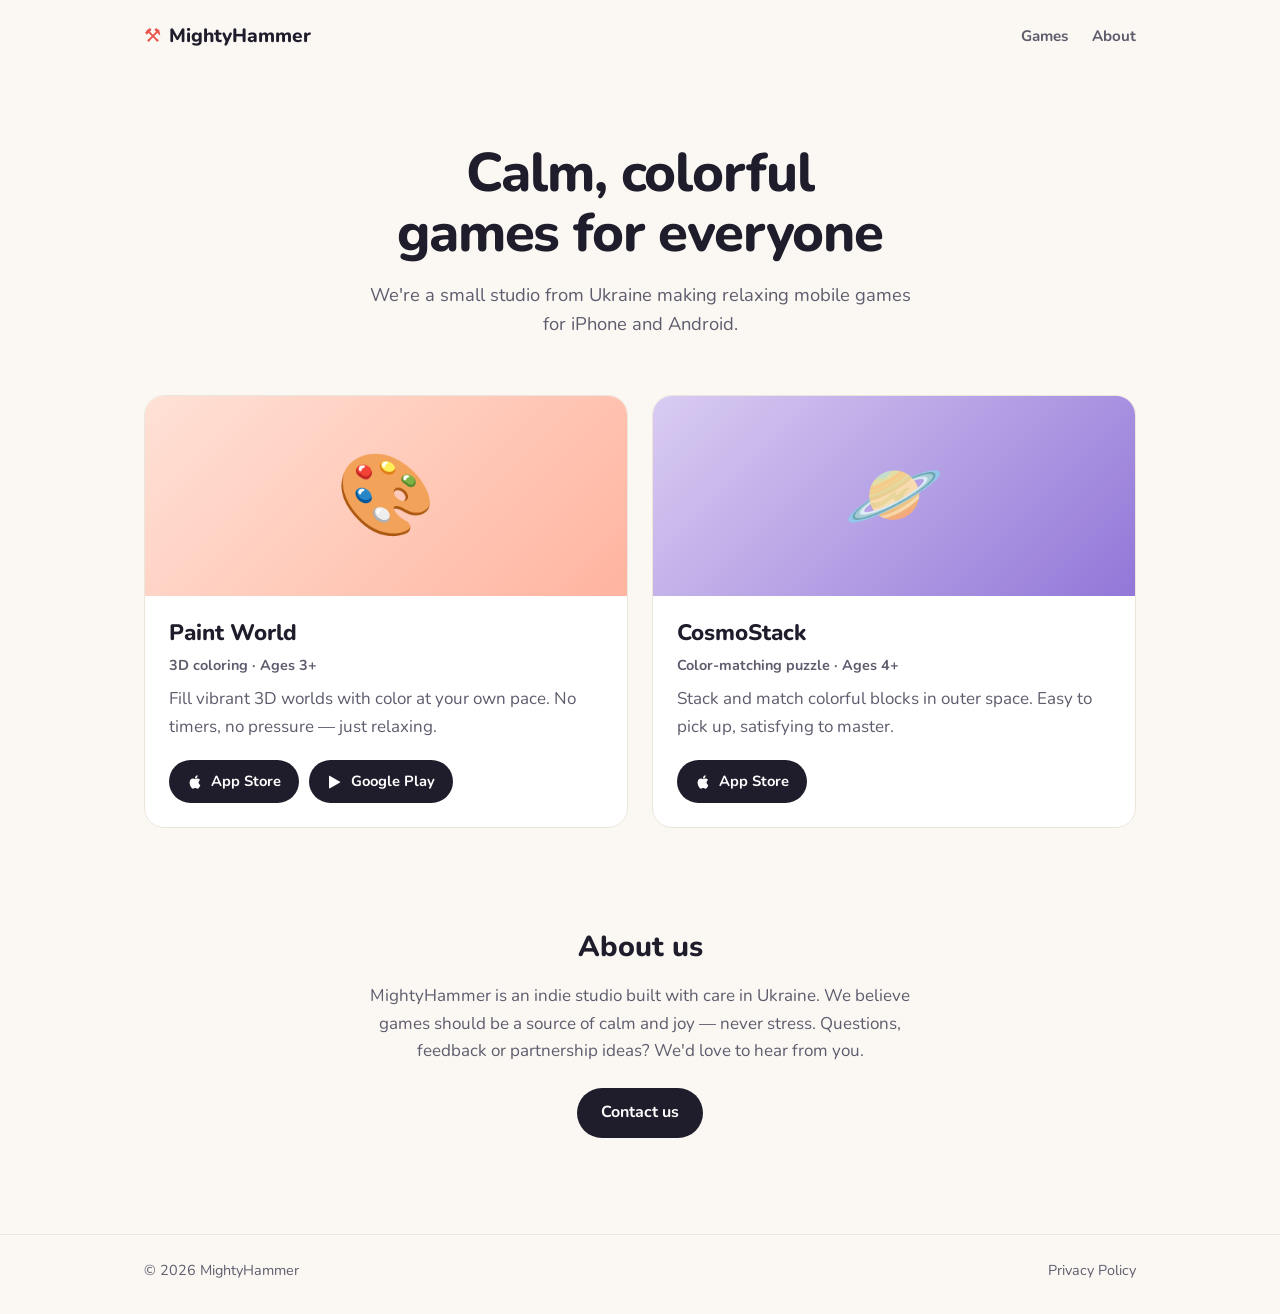
==== index.html @ bdb83a20 "Updated mail, website links" ====
<!DOCTYPE html>
<html lang="en">
<head>
  <meta charset="UTF-8" />
  <meta name="viewport" content="width=device-width, initial-scale=1.0" />
  <title>MightyHammer – Mobile Games Studio</title>
  <meta name="description" content="MightyHammer is an indie studio from Ukraine making relaxing, family-friendly mobile games for iOS and Android." />
  <link rel="icon" href="data:image/svg+xml,<svg xmlns='http://www.w3.org/2000/svg' viewBox='0 0 100 100'><text y='.9em' font-size='90'>⚒️</text></svg>" />
  <link rel="preconnect" href="https://fonts.googleapis.com" />
  <link rel="preconnect" href="https://fonts.gstatic.com" crossorigin />
  <link href="https://fonts.googleapis.com/css2?family=Nunito:wght@400;700;800&display=swap" rel="stylesheet" />
  <link rel="stylesheet" href="styles.css" />
</head>
<body>

<header>
  <div class="wrap">
    <a class="logo" href="/"><span>⚒</span> MightyHammer</a>
    <nav>
      <a href="#games">Games</a>
      <a href="#about">About</a>
    </nav>
  </div>
</header>

<main class="wrap">

  <section class="hero">
    <h1>Calm, colorful games for everyone</h1>
    <p>We're a small studio from Ukraine making relaxing mobile games for iPhone and Android.</p>
  </section>

  <section id="games" class="games" aria-label="Our games">

    <article class="game">
      <div class="game-cover paint" role="img" aria-label="Paint World">🎨</div>
      <div class="game-body">
        <h2>Paint World</h2>
        <div class="game-meta">3D coloring · Ages 3+</div>
        <p>Fill vibrant 3D worlds with color at your own pace. No timers, no pressure — just relaxing.</p>
        <div class="stores">
          <a class="store" href="https://apps.apple.com/ua/app/paint-world-colors-of-life/id1546455893" target="_blank" rel="noopener">
            <svg viewBox="0 0 24 24" aria-hidden="true"><path d="M18.71 19.5c-.83 1.24-1.71 2.45-3.05 2.47-1.34.03-1.77-.79-3.29-.79-1.53 0-2 .77-3.27.82-1.31.05-2.3-1.32-3.14-2.53C4.25 17 2.94 12.45 4.7 9.39c.87-1.52 2.43-2.48 4.12-2.51 1.28-.02 2.5.87 3.29.87.78 0 2.26-1.07 3.8-.91.65.03 2.47.26 3.64 1.98-.09.06-2.17 1.28-2.15 3.81.03 3.02 2.65 4.03 2.68 4.04-.03.07-.42 1.44-1.38 2.83M13 3.5c.73-.83 1.94-1.46 2.94-1.5.13 1.17-.34 2.35-1.04 3.19-.69.85-1.83 1.51-2.95 1.42-.15-1.15.41-2.35 1.05-3.11z"/></svg>
            App Store
          </a>
          <a class="store" href="https://play.google.com/store/apps/details?id=com.mightyhammer.paintworld" target="_blank" rel="noopener">
            <svg viewBox="0 0 24 24" aria-hidden="true"><path d="M3 20.5v-17c0-.83 1-.83 1.5-.43l15 8.5c.5.28.5 1.07 0 1.35l-15 8.5C3.5 21.83 3 21.33 3 20.5z"/></svg>
            Google Play
          </a>
        </div>
      </div>
    </article>

    <article class="game">
      <div class="game-cover cosmo" role="img" aria-label="CosmoStack">🪐</div>
      <div class="game-body">
        <h2>CosmoStack</h2>
        <div class="game-meta">Color-matching puzzle · Ages 4+</div>
        <p>Stack and match colorful blocks in outer space. Easy to pick up, satisfying to master.</p>
        <div class="stores">
          <a class="store" href="https://apps.apple.com/ua/app/cosmostack-match-color-blocks/id1511382402" target="_blank" rel="noopener">
            <svg viewBox="0 0 24 24" aria-hidden="true"><path d="M18.71 19.5c-.83 1.24-1.71 2.45-3.05 2.47-1.34.03-1.77-.79-3.29-.79-1.53 0-2 .77-3.27.82-1.31.05-2.3-1.32-3.14-2.53C4.25 17 2.94 12.45 4.7 9.39c.87-1.52 2.43-2.48 4.12-2.51 1.28-.02 2.5.87 3.29.87.78 0 2.26-1.07 3.8-.91.65.03 2.47.26 3.64 1.98-.09.06-2.17 1.28-2.15 3.81.03 3.02 2.65 4.03 2.68 4.04-.03.07-.42 1.44-1.38 2.83M13 3.5c.73-.83 1.94-1.46 2.94-1.5.13 1.17-.34 2.35-1.04 3.19-.69.85-1.83 1.51-2.95 1.42-.15-1.15.41-2.35 1.05-3.11z"/></svg>
            App Store
          </a>
        </div>
      </div>
    </article>

  </section>

  <section id="about" class="about">
    <h2>About us</h2>
    <p>MightyHammer is an indie studio built with care in Ukraine. We believe games should be a source of calm and joy — never stress. Questions, feedback or partnership ideas? We'd love to hear from you.</p>
    <a class="store" href="mailto:mightyhammergames@gmail.com">Contact us</a>
  </section>

</main>

<footer>
  <div class="wrap">
    <span>© 2026 MightyHammer</span>
    <a href="privacy-policy.html">Privacy Policy</a>
  </div>
</footer>

</body>
</html>
---- styles.css ----
*, *::before, *::after { box-sizing: border-box; margin: 0; padding: 0; }

:root {
  --bg:       #fbf8f4;
  --surface:  #ffffff;
  --border:   #ece5dc;
  --text:     #1f1d2b;
  --muted:    #5f5c6d;
  --accent:   #e8534a;
  --btn-bg:   #1f1d2b;
  --btn-text: #ffffff;
  --radius:   20px;
  --width:    1040px;
}

@media (prefers-color-scheme: dark) {
  :root {
    --bg:       #14131a;
    --surface:  #1d1c25;
    --border:   #2c2a36;
    --text:     #f1eff5;
    --muted:    #a7a4b4;
    --btn-bg:   #f1eff5;
    --btn-text: #14131a;
  }
}

html { scroll-behavior: smooth; }

body {
  background: var(--bg);
  color: var(--text);
  font-family: 'Nunito', system-ui, -apple-system, 'Segoe UI', sans-serif;
  font-size: 17px;
  line-height: 1.6;
  -webkit-font-smoothing: antialiased;
}

a { color: inherit; }
a:focus-visible { outline: 3px solid var(--accent); outline-offset: 3px; border-radius: 6px; }

.wrap {
  max-width: var(--width);
  margin: 0 auto;
  padding: 0 24px;
}

/* HEADER */
header .wrap {
  display: flex;
  align-items: center;
  justify-content: space-between;
  gap: 16px;
  height: 72px;
}
.logo {
  display: flex;
  align-items: center;
  gap: 8px;
  font-weight: 800;
  font-size: 1.2rem;
  text-decoration: none;
}
.logo span { color: var(--accent); }
header nav { display: flex; gap: 24px; }
header nav a {
  color: var(--muted);
  font-weight: 700;
  font-size: 0.95rem;
  text-decoration: none;
}
header nav a:hover { color: var(--text); }

/* HERO */
.hero {
  text-align: center;
  padding: 72px 0 56px;
}
.hero h1 {
  font-size: clamp(2.2rem, 6vw, 3.4rem);
  font-weight: 800;
  line-height: 1.1;
  letter-spacing: -0.02em;
  max-width: 20ch;
  text-wrap: balance;
  margin: 0 auto 16px;
}
.hero p {
  color: var(--muted);
  font-size: 1.15rem;
  max-width: 34rem;
  margin: 0 auto;
}

/* GAMES */
.games {
  display: grid;
  grid-template-columns: repeat(auto-fit, minmax(300px, 1fr));
  gap: 24px;
}
.game {
  background: var(--surface);
  border: 1px solid var(--border);
  border-radius: var(--radius);
  overflow: hidden;
  display: flex;
  flex-direction: column;
}
.game-cover {
  height: 200px;
  display: grid;
  place-items: center;
  font-size: 5rem;
}
.game-cover img { width: 100%; height: 100%; object-fit: cover; }
.paint  { background: linear-gradient(135deg, #ffe1d6, #ffb49f); }
.cosmo  { background: linear-gradient(135deg, #d9ccf2, #9277d8); }

.game-body {
  padding: 24px;
  display: flex;
  flex-direction: column;
  gap: 8px;
  flex: 1;
}
.game h2 { font-size: 1.4rem; font-weight: 800; line-height: 1.2; }
.game-meta { color: var(--muted); font-size: 0.9rem; font-weight: 700; }
.game-body p { color: var(--muted); }

.stores {
  display: flex;
  flex-wrap: wrap;
  gap: 10px;
  margin-top: auto;
  padding-top: 12px;
}
.store {
  display: inline-flex;
  align-items: center;
  gap: 8px;
  padding: 10px 18px;
  border-radius: 999px;
  background: var(--btn-bg);
  color: var(--btn-text);
  font-weight: 700;
  font-size: 0.92rem;
  text-decoration: none;
  transition: transform 0.15s;
}
.store:hover { transform: translateY(-2px); }
.store svg { width: 16px; height: 16px; fill: currentColor; }

/* ABOUT */
.about {
  text-align: center;
  padding: 96px 0;
}
.about h2 {
  font-size: 1.8rem;
  font-weight: 800;
  margin-bottom: 12px;
}
.about p {
  color: var(--muted);
  max-width: 36rem;
  margin: 0 auto 24px;
}
.about .store { font-size: 1rem; padding: 12px 24px; }

/* FOOTER */
footer {
  border-top: 1px solid var(--border);
}
footer .wrap {
  display: flex;
  justify-content: space-between;
  flex-wrap: wrap;
  gap: 8px;
  padding-top: 24px;
  padding-bottom: 32px;
  color: var(--muted);
  font-size: 0.9rem;
}
footer a { text-decoration: none; }
footer a:hover { color: var(--text); }

/* LEGAL PAGE */
.legal {
  max-width: 720px;
  padding-top: 48px;
  padding-bottom: 96px;
}
.legal h1 {
  font-size: clamp(2rem, 5vw, 2.6rem);
  font-weight: 800;
  letter-spacing: -0.02em;
}
.legal .updated {
  color: var(--muted);
  margin: 4px 0 32px;
}
.legal h2 {
  font-size: 1.25rem;
  font-weight: 800;
  margin: 40px 0 12px;
}
.legal p, .legal li { color: var(--muted); }
.legal p { margin-bottom: 16px; }
.legal strong { color: var(--text); }
.legal ul { padding-left: 20px; margin-bottom: 16px; }
.legal li { margin-bottom: 6px; }
.legal li::marker { color: var(--accent); }
.legal a { color: var(--accent); }
.note {
  background: var(--surface);
  border: 1px solid var(--border);
  border-radius: 16px;
  padding: 20px 24px;
  margin: 24px 0;
}
.note p { margin: 0; }

@media (max-width: 600px) {
  .wrap { padding: 0 16px; }
  header nav { gap: 16px; }
  .hero { padding: 48px 0 40px; }
  .game-cover { height: 160px; font-size: 4rem; }
  .game-body { padding: 20px; }
  .about { padding: 72px 0; }
}
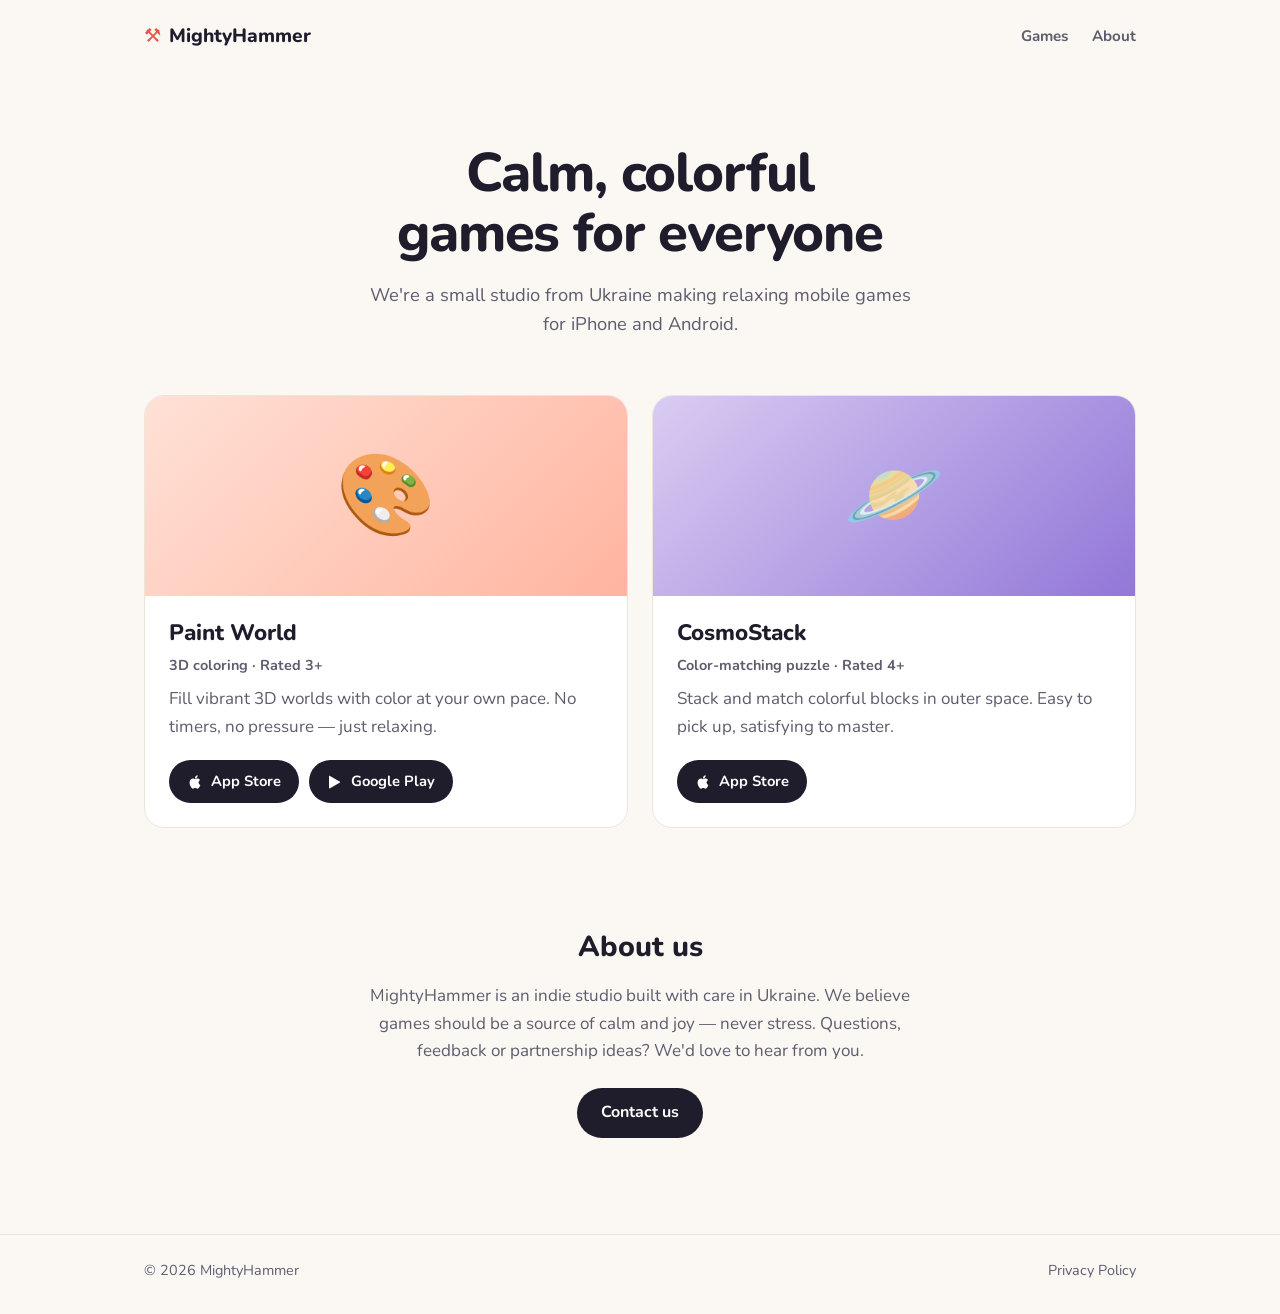
==== commit bf927817: "new privacy policy" ====
--- a/index.html
+++ b/index.html
@@ -36,7 +36,7 @@
       <div class="game-cover paint" role="img" aria-label="Paint World">🎨</div>
       <div class="game-body">
         <h2>Paint World</h2>
-        <div class="game-meta">3D coloring · Ages 3+</div>
+        <div class="game-meta">3D coloring · Rated 3+</div>
         <p>Fill vibrant 3D worlds with color at your own pace. No timers, no pressure — just relaxing.</p>
         <div class="stores">
           <a class="store" href="https://apps.apple.com/ua/app/paint-world-colors-of-life/id1546455893" target="_blank" rel="noopener">
@@ -55,7 +55,7 @@
       <div class="game-cover cosmo" role="img" aria-label="CosmoStack">🪐</div>
       <div class="game-body">
         <h2>CosmoStack</h2>
-        <div class="game-meta">Color-matching puzzle · Ages 4+</div>
+        <div class="game-meta">Color-matching puzzle · Rated 4+</div>
         <p>Stack and match colorful blocks in outer space. Easy to pick up, satisfying to master.</p>
         <div class="stores">
           <a class="store" href="https://apps.apple.com/ua/app/cosmostack-match-color-blocks/id1511382402" target="_blank" rel="noopener">
--- a/styles.css
+++ b/styles.css
@@ -210,7 +210,7 @@
 .legal ul { padding-left: 20px; margin-bottom: 16px; }
 .legal li { margin-bottom: 6px; }
 .legal li::marker { color: var(--accent); }
-.legal a { color: var(--accent); }
+.legal a { color: var(--accent); overflow-wrap: anywhere; }
 .note {
   background: var(--surface);
   border: 1px solid var(--border);
@@ -219,6 +219,8 @@
   margin: 24px 0;
 }
 .note p { margin: 0; }
+.note h2 { margin-top: 0; }
+.note ul { margin-bottom: 0; }
 
 @media (max-width: 600px) {
   .wrap { padding: 0 16px; }
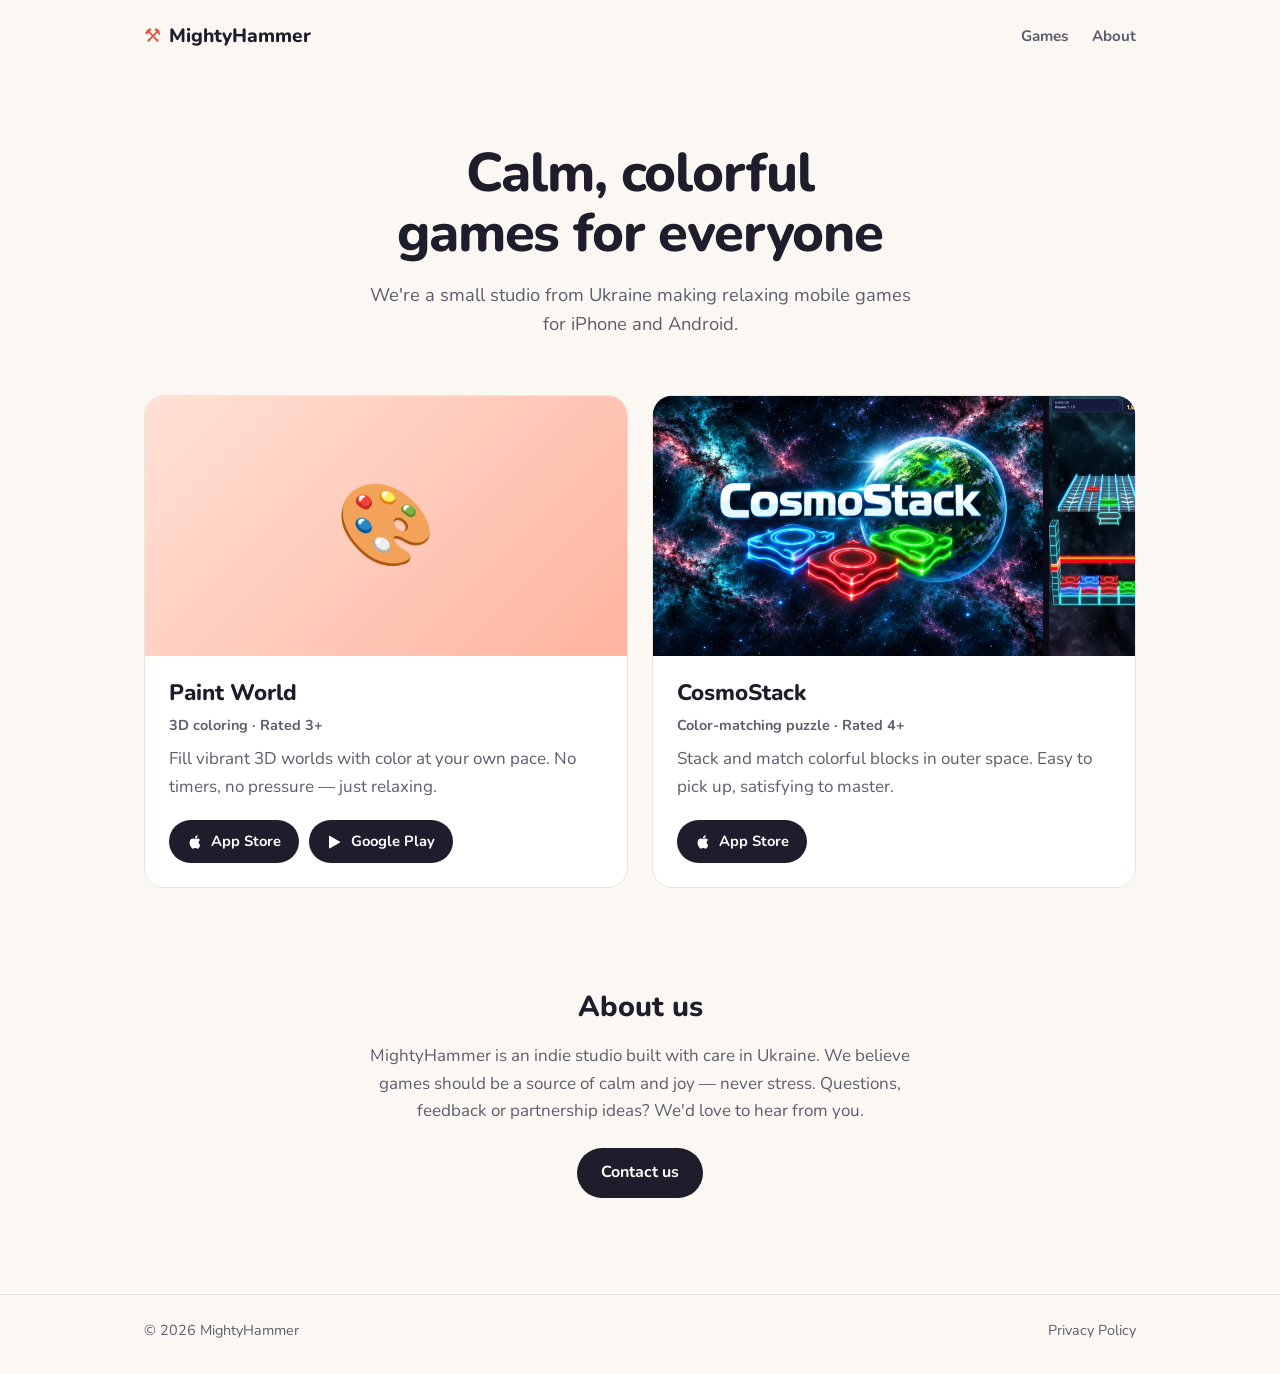
==== commit 54bc5e0c: "Cosmostack preview" ====
--- a/index.html
+++ b/index.html
@@ -52,7 +52,29 @@
     </article>
 
     <article class="game">
-      <div class="game-cover cosmo" role="img" aria-label="CosmoStack">🪐</div>
+      <div class="game-cover reel" role="img" aria-label="CosmoStack artwork and gameplay screenshots">
+        <div class="reel-track">
+          <img src="images/cosmostack/00-artwork.webp" width="780" height="520" alt="" />
+          <img src="images/cosmostack/01-match-and-stack.webp" width="239" height="520" alt="" />
+          <img src="images/cosmostack/02-clear-the-line.webp" width="239" height="520" alt="" />
+          <img src="images/cosmostack/03-complete-missions.webp" width="239" height="520" alt="" />
+          <img src="images/cosmostack/04-build-your-colony.webp" width="239" height="520" alt="" />
+          <img src="images/cosmostack/05-restore-planets.webp" width="239" height="520" alt="" />
+          <img src="images/cosmostack/06-explore-the-galaxy.webp" width="239" height="520" alt="" />
+          <img src="images/cosmostack/07-crystallon-blue-nebula.webp" width="239" height="520" alt="" />
+          <img src="images/cosmostack/08-ionia-red-nebula.webp" width="239" height="520" alt="" />
+          <!-- same images again, so the loop is seamless -->
+          <img src="images/cosmostack/00-artwork.webp" width="780" height="520" alt="" aria-hidden="true" />
+          <img src="images/cosmostack/01-match-and-stack.webp" width="239" height="520" alt="" aria-hidden="true" />
+          <img src="images/cosmostack/02-clear-the-line.webp" width="239" height="520" alt="" aria-hidden="true" />
+          <img src="images/cosmostack/03-complete-missions.webp" width="239" height="520" alt="" aria-hidden="true" />
+          <img src="images/cosmostack/04-build-your-colony.webp" width="239" height="520" alt="" aria-hidden="true" />
+          <img src="images/cosmostack/05-restore-planets.webp" width="239" height="520" alt="" aria-hidden="true" />
+          <img src="images/cosmostack/06-explore-the-galaxy.webp" width="239" height="520" alt="" aria-hidden="true" />
+          <img src="images/cosmostack/07-crystallon-blue-nebula.webp" width="239" height="520" alt="" aria-hidden="true" />
+          <img src="images/cosmostack/08-ionia-red-nebula.webp" width="239" height="520" alt="" aria-hidden="true" />
+        </div>
+      </div>
       <div class="game-body">
         <h2>CosmoStack</h2>
         <div class="game-meta">Color-matching puzzle · Rated 4+</div>
--- a/styles.css
+++ b/styles.css
@@ -107,14 +107,41 @@
   flex-direction: column;
 }
 .game-cover {
-  height: 200px;
+  height: 260px;
   display: grid;
   place-items: center;
   font-size: 5rem;
 }
 .game-cover img { width: 100%; height: 100%; object-fit: cover; }
 .paint  { background: linear-gradient(135deg, #ffe1d6, #ffb49f); }
-.cosmo  { background: linear-gradient(135deg, #d9ccf2, #9277d8); }
+
+/* Auto-scrolling image strip. The track holds the image set twice,
+   so sliding it left by half its width loops without a jump. */
+.reel {
+  display: block;
+  place-items: normal;
+  overflow: hidden;
+  background: #0a0b16;
+}
+.reel-track {
+  display: flex;
+  width: max-content;
+  height: 100%;
+  animation: reel 45s linear infinite;
+}
+.reel-track img {
+  width: auto;
+  height: 100%;
+  margin-right: 6px;
+}
+.reel:hover .reel-track { animation-play-state: paused; }
+@keyframes reel { to { transform: translateX(-50%); } }
+
+@media (prefers-reduced-motion: reduce) {
+  .reel { overflow-x: auto; }
+  .reel-track { animation: none; }
+  .reel-track img[aria-hidden] { display: none; }
+}
 
 .game-body {
   padding: 24px;
@@ -226,7 +253,7 @@
   .wrap { padding: 0 16px; }
   header nav { gap: 16px; }
   .hero { padding: 48px 0 40px; }
-  .game-cover { height: 160px; font-size: 4rem; }
+  .game-cover { height: 220px; font-size: 4rem; }
   .game-body { padding: 20px; }
   .about { padding: 72px 0; }
 }
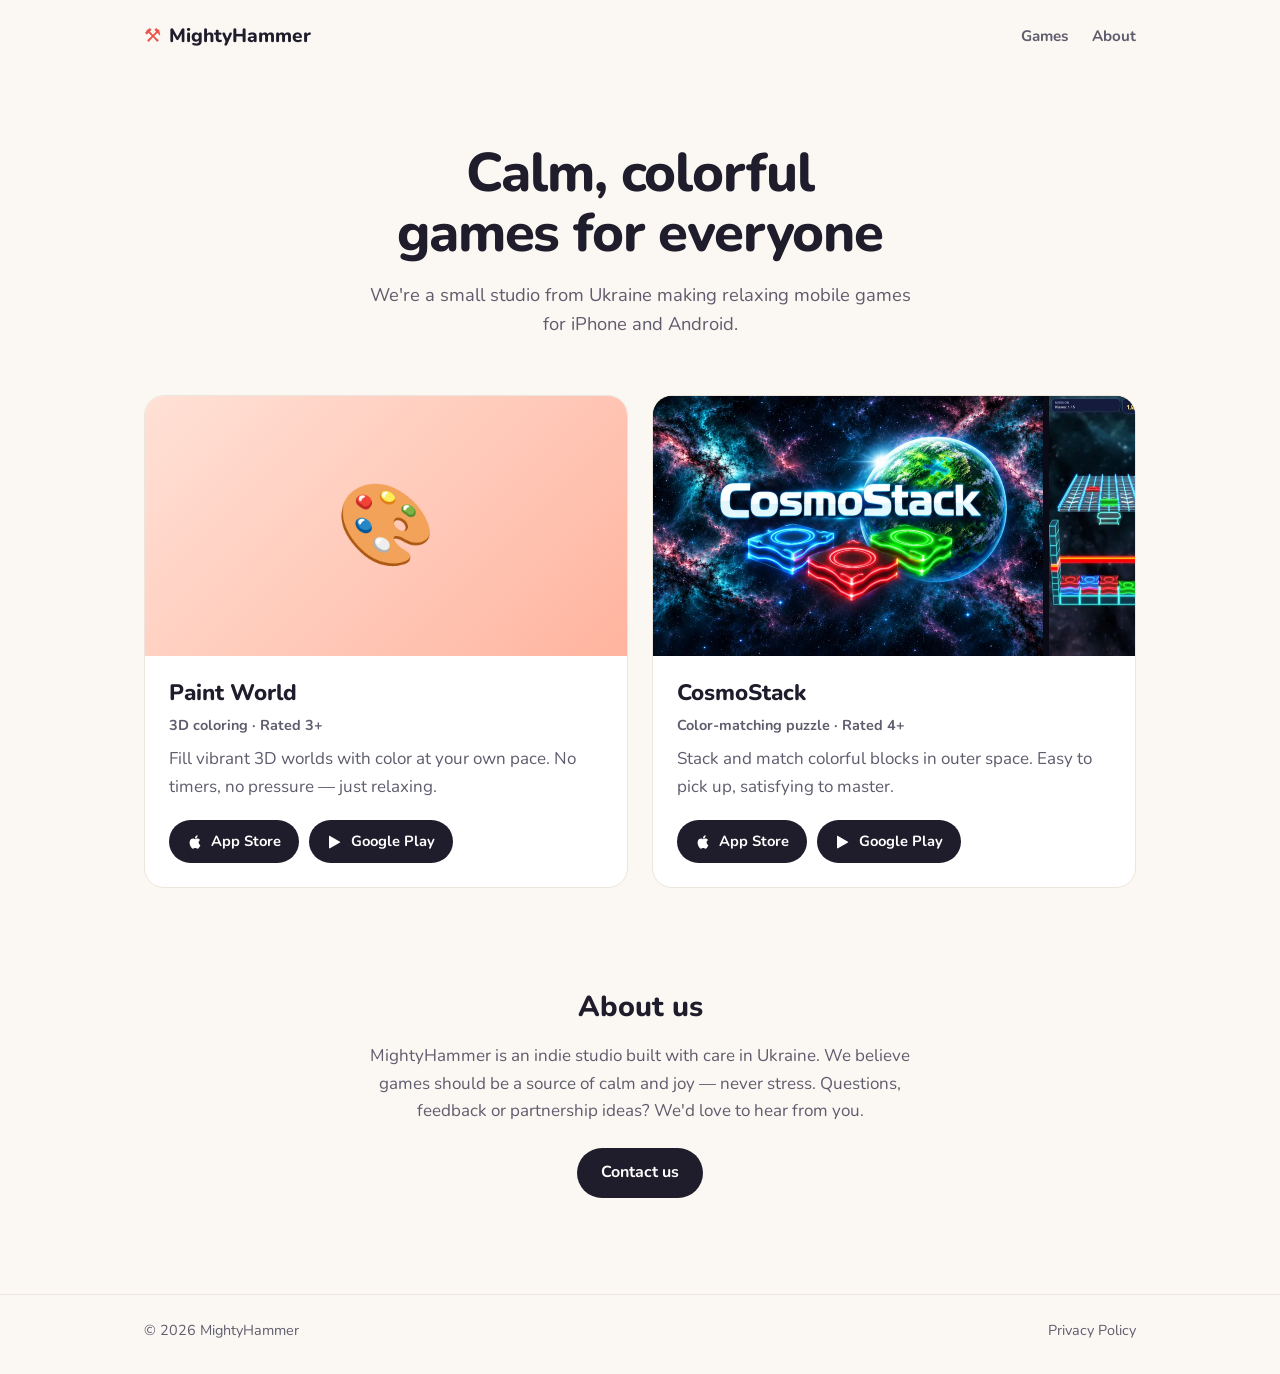
==== commit 05cbc4b6: "Cosmostack GooglePlay link" ====
--- a/index.html
+++ b/index.html
@@ -84,6 +84,10 @@
             <svg viewBox="0 0 24 24" aria-hidden="true"><path d="M18.71 19.5c-.83 1.24-1.71 2.45-3.05 2.47-1.34.03-1.77-.79-3.29-.79-1.53 0-2 .77-3.27.82-1.31.05-2.3-1.32-3.14-2.53C4.25 17 2.94 12.45 4.7 9.39c.87-1.52 2.43-2.48 4.12-2.51 1.28-.02 2.5.87 3.29.87.78 0 2.26-1.07 3.8-.91.65.03 2.47.26 3.64 1.98-.09.06-2.17 1.28-2.15 3.81.03 3.02 2.65 4.03 2.68 4.04-.03.07-.42 1.44-1.38 2.83M13 3.5c.73-.83 1.94-1.46 2.94-1.5.13 1.17-.34 2.35-1.04 3.19-.69.85-1.83 1.51-2.95 1.42-.15-1.15.41-2.35 1.05-3.11z"/></svg>
             App Store
           </a>
+          <a class="store" href="https://play.google.com/store/apps/details?id=com.MightyHammer.CosmoStack" target="_blank" rel="noopener">
+            <svg viewBox="0 0 24 24" aria-hidden="true"><path d="M3 20.5v-17c0-.83 1-.83 1.5-.43l15 8.5c.5.28.5 1.07 0 1.35l-15 8.5C3.5 21.83 3 21.33 3 20.5z"/></svg>
+            Google Play
+          </a>
         </div>
       </div>
     </article>
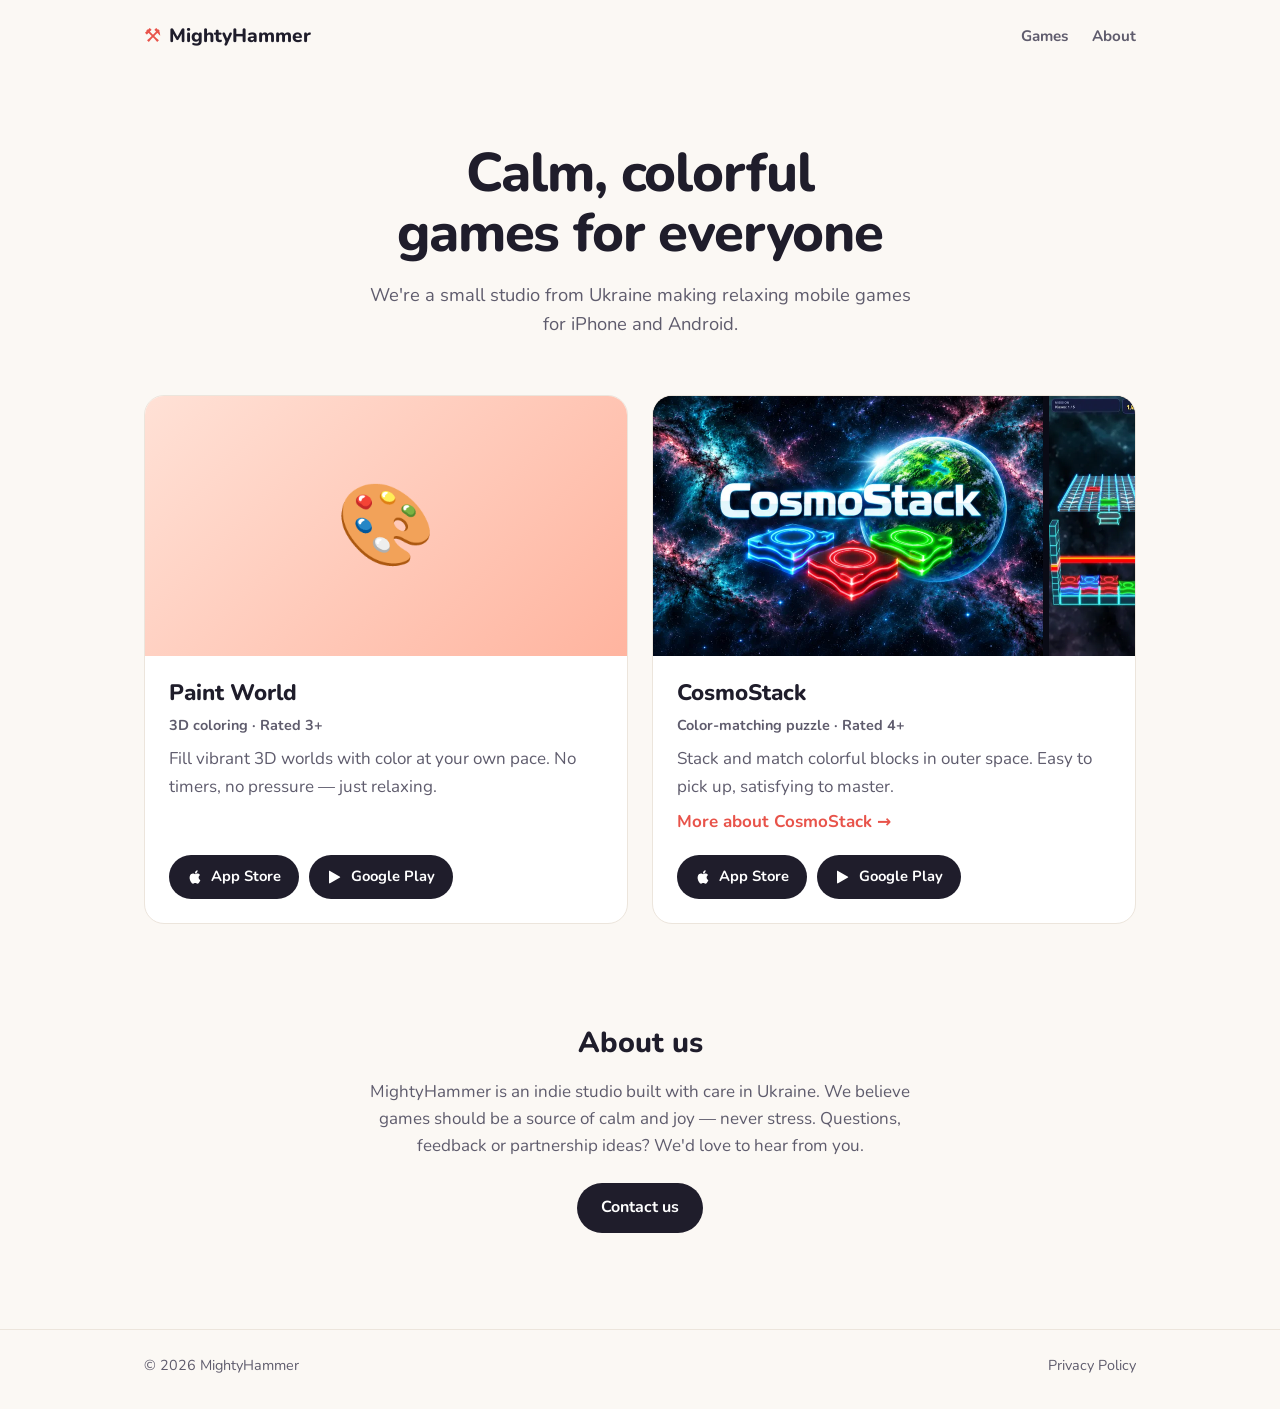
==== commit c5626810: "cosmostack page" ====
--- a/index.html
+++ b/index.html
@@ -76,9 +76,10 @@
         </div>
       </div>
       <div class="game-body">
-        <h2>CosmoStack</h2>
+        <h2><a href="cosmostack.html">CosmoStack</a></h2>
         <div class="game-meta">Color-matching puzzle · Rated 4+</div>
         <p>Stack and match colorful blocks in outer space. Easy to pick up, satisfying to master.</p>
+        <a class="more" href="cosmostack.html">More about CosmoStack →</a>
         <div class="stores">
           <a class="store" href="https://apps.apple.com/ua/app/cosmostack-match-color-blocks/id1511382402" target="_blank" rel="noopener">
             <svg viewBox="0 0 24 24" aria-hidden="true"><path d="M18.71 19.5c-.83 1.24-1.71 2.45-3.05 2.47-1.34.03-1.77-.79-3.29-.79-1.53 0-2 .77-3.27.82-1.31.05-2.3-1.32-3.14-2.53C4.25 17 2.94 12.45 4.7 9.39c.87-1.52 2.43-2.48 4.12-2.51 1.28-.02 2.5.87 3.29.87.78 0 2.26-1.07 3.8-.91.65.03 2.47.26 3.64 1.98-.09.06-2.17 1.28-2.15 3.81.03 3.02 2.65 4.03 2.68 4.04-.03.07-.42 1.44-1.38 2.83M13 3.5c.73-.83 1.94-1.46 2.94-1.5.13 1.17-.34 2.35-1.04 3.19-.69.85-1.83 1.51-2.95 1.42-.15-1.15.41-2.35 1.05-3.11z"/></svg>
--- a/styles.css
+++ b/styles.css
@@ -210,6 +210,87 @@
 }
 footer a { text-decoration: none; }
 footer a:hover { color: var(--text); }
+
+/* GAME PAGE */
+.game-hero {
+  display: grid;
+  grid-template-columns: 1fr 1fr;
+  gap: 48px;
+  align-items: center;
+  padding-top: 56px;
+  padding-bottom: 48px;
+}
+.game-hero h1 {
+  font-size: clamp(2.4rem, 6vw, 3.6rem);
+  font-weight: 800;
+  line-height: 1.05;
+  letter-spacing: -0.02em;
+}
+.tagline {
+  color: var(--accent);
+  font-size: 1.25rem;
+  font-weight: 800;
+  margin: 8px 0 16px;
+}
+.game-hero p:not(.tagline) { color: var(--muted); margin-bottom: 12px; }
+.game-hero-art {
+  display: block;
+  width: 100%;
+  height: auto;
+  border-radius: var(--radius);
+}
+.gallery { height: 440px; border-radius: var(--radius); }
+
+.game-page { padding-bottom: 96px; }
+.game-page section { margin-top: 72px; }
+.game-page h2 {
+  font-size: 1.8rem;
+  font-weight: 800;
+  line-height: 1.2;
+  margin-bottom: 20px;
+}
+.game-page p { color: var(--muted); margin-bottom: 12px; max-width: 720px; }
+.game-page p a { color: var(--accent); }
+
+.cards {
+  display: grid;
+  grid-template-columns: repeat(auto-fit, minmax(180px, 1fr));
+  gap: 16px;
+}
+.card {
+  background: var(--surface);
+  border: 1px solid var(--border);
+  border-radius: 16px;
+  padding: 20px;
+}
+.card h3 { font-size: 1.15rem; font-weight: 800; margin-bottom: 4px; }
+.card p { margin: 0; }
+.card .icon { display: block; font-size: 2rem; line-height: 1; margin-bottom: 12px; }
+.game-page strong { color: var(--text); }
+
+.points { padding-left: 20px; max-width: 720px; }
+.points li { color: var(--muted); margin-bottom: 10px; }
+.points li::marker { color: var(--accent); }
+
+.columns {
+  display: grid;
+  grid-template-columns: repeat(auto-fit, minmax(280px, 1fr));
+  column-gap: 48px;
+}
+
+.get { text-align: center; }
+.get p { margin-left: auto; margin-right: auto; }
+.get .stores { justify-content: center; margin-bottom: 20px; padding-top: 0; }
+.byline { font-size: 0.9rem; margin-top: 32px; }
+
+.more {
+  color: var(--accent);
+  font-weight: 700;
+  text-decoration: none;
+}
+.more:hover { text-decoration: underline; }
+.game h2 a { text-decoration: none; }
+.game h2 a:hover { color: var(--accent); }
 
 /* LEGAL PAGE */
 .legal {
@@ -249,8 +330,15 @@
 .note h2 { margin-top: 0; }
 .note ul { margin-bottom: 0; }
 
+@media (max-width: 800px) {
+  .game-hero { grid-template-columns: 1fr; gap: 28px; padding-top: 32px; }
+  .game-hero-art { order: -1; }
+}
+
 @media (max-width: 600px) {
   .wrap { padding: 0 16px; }
+  .gallery { height: 340px; }
+  .game-page section { margin-top: 56px; }
   header nav { gap: 16px; }
   .hero { padding: 48px 0 40px; }
   .game-cover { height: 220px; font-size: 4rem; }
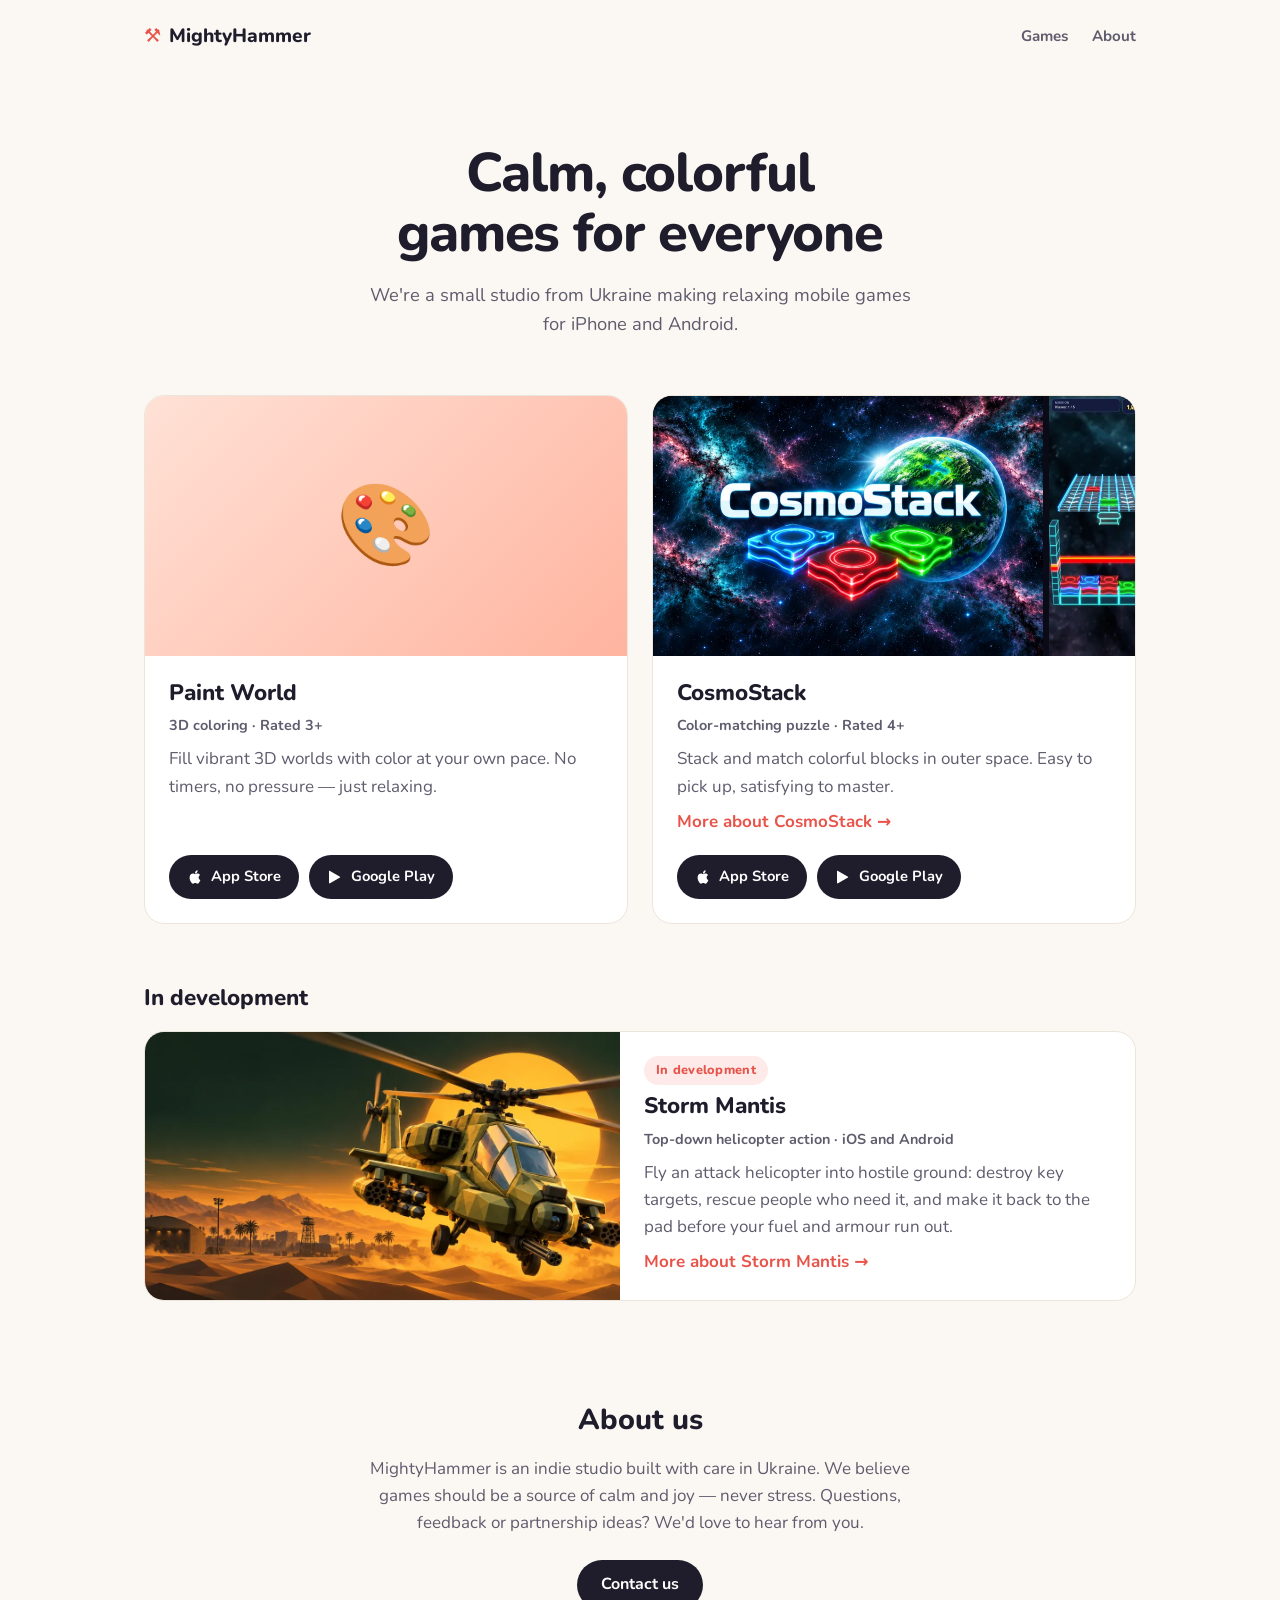
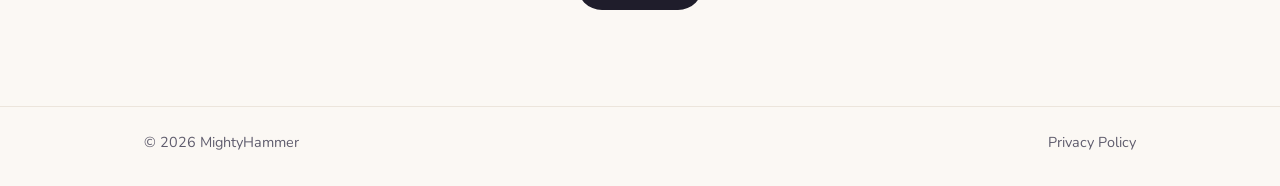
==== commit 61221567: "Storm Mantis" ====
--- a/index.html
+++ b/index.html
@@ -95,6 +95,20 @@
 
   </section>
 
+  <section aria-labelledby="in-development">
+    <h2 id="in-development" class="section-title">In development</h2>
+    <article class="game game-wide">
+      <img class="game-wide-art" src="images/storm-mantis/key-art.webp" width="1200" height="600" alt="An attack helicopter flying low over desert dunes at sunset" />
+      <div class="game-body">
+        <span class="badge">In development</span>
+        <h3><a href="storm-mantis.html">Storm Mantis</a></h3>
+        <div class="game-meta">Top-down helicopter action · iOS and Android</div>
+        <p>Fly an attack helicopter into hostile ground: destroy key targets, rescue people who need it, and make it back to the pad before your fuel and armour run out.</p>
+        <a class="more" href="storm-mantis.html">More about Storm Mantis →</a>
+      </div>
+    </article>
+  </section>
+
   <section id="about" class="about">
     <h2>About us</h2>
     <p>MightyHammer is an indie studio built with care in Ukraine. We believe games should be a source of calm and joy — never stress. Questions, feedback or partnership ideas? We'd love to hear from you.</p>
--- a/styles.css
+++ b/styles.css
@@ -150,7 +150,7 @@
   gap: 8px;
   flex: 1;
 }
-.game h2 { font-size: 1.4rem; font-weight: 800; line-height: 1.2; }
+.game h2, .game h3 { font-size: 1.4rem; font-weight: 800; line-height: 1.2; }
 .game-meta { color: var(--muted); font-size: 0.9rem; font-weight: 700; }
 .game-body p { color: var(--muted); }
 
@@ -283,14 +283,63 @@
 .get .stores { justify-content: center; margin-bottom: 20px; padding-top: 0; }
 .byline { font-size: 0.9rem; margin-top: 32px; }
 
+.cards-wide { grid-template-columns: repeat(auto-fit, minmax(260px, 1fr)); }
+
+.facts {
+  max-width: 720px;
+  background: var(--surface);
+  border: 1px solid var(--border);
+  border-radius: 16px;
+  padding: 4px 20px;
+}
+.facts div {
+  display: grid;
+  grid-template-columns: 120px 1fr;
+  gap: 16px;
+  padding: 12px 0;
+  border-bottom: 1px solid var(--border);
+}
+.facts div:last-child { border-bottom: 0; }
+.facts dt { font-weight: 800; }
+.facts dd { color: var(--muted); }
+
+.badge {
+  display: inline-block;
+  align-self: flex-start;
+  padding: 4px 12px;
+  border-radius: 999px;
+  background: rgba(232, 83, 74, 0.12);
+  color: var(--accent);
+  font-size: 0.8rem;
+  font-weight: 800;
+  letter-spacing: 0.02em;
+}
+.game-hero .badge { margin-bottom: 12px; }
+.game-hero .note { margin: 8px 0 0; }
+
+/* In-development games on the homepage */
+.section-title {
+  font-size: 1.4rem;
+  font-weight: 800;
+  margin: 56px 0 16px;
+}
+.game-wide { flex-direction: row; }
+.game-wide-art {
+  display: block;
+  width: 48%;
+  height: auto;
+  min-height: 260px;
+  object-fit: cover;
+}
+
 .more {
   color: var(--accent);
   font-weight: 700;
   text-decoration: none;
 }
 .more:hover { text-decoration: underline; }
-.game h2 a { text-decoration: none; }
-.game h2 a:hover { color: var(--accent); }
+.game :is(h2, h3) a { text-decoration: none; }
+.game :is(h2, h3) a:hover { color: var(--accent); }
 
 /* LEGAL PAGE */
 .legal {
@@ -333,11 +382,14 @@
 @media (max-width: 800px) {
   .game-hero { grid-template-columns: 1fr; gap: 28px; padding-top: 32px; }
   .game-hero-art { order: -1; }
+  .game-wide { flex-direction: column; }
+  .game-wide-art { width: 100%; min-height: 0; height: 220px; }
 }
 
 @media (max-width: 600px) {
   .wrap { padding: 0 16px; }
   .gallery { height: 340px; }
+  .facts div { grid-template-columns: 1fr; gap: 2px; }
   .game-page section { margin-top: 56px; }
   header nav { gap: 16px; }
   .hero { padding: 48px 0 40px; }
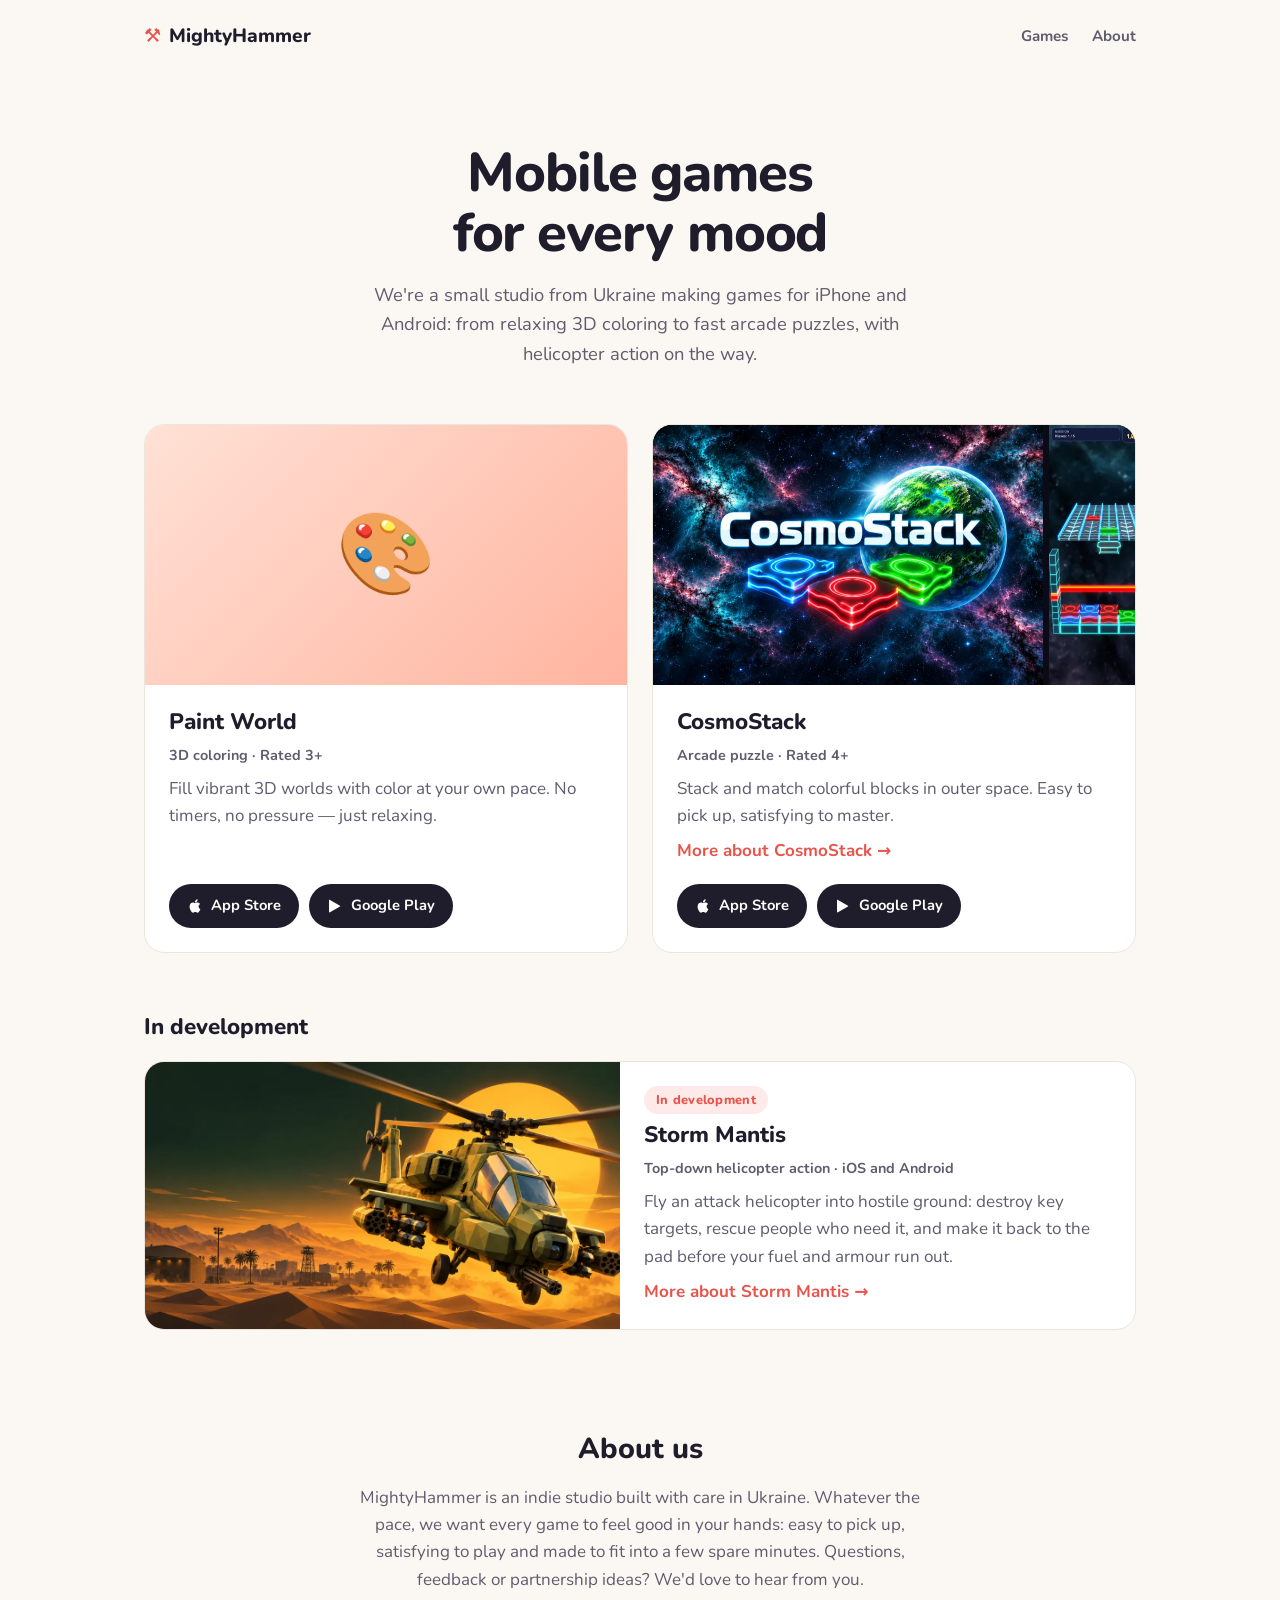
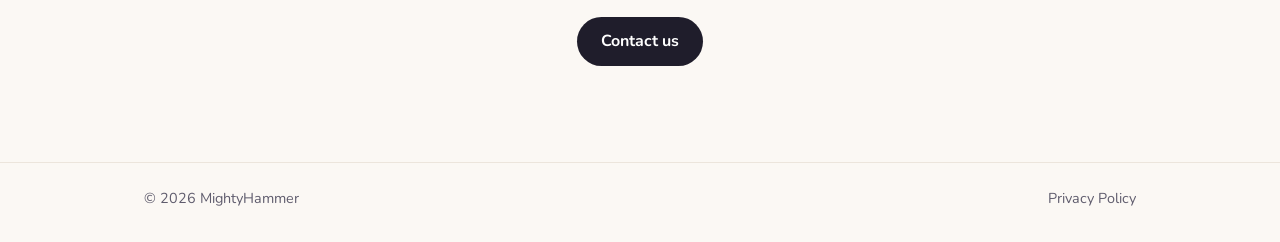
==== commit 95b046d3: "Rewrite homepage copy to cover all three games The headline, intro, About text and search descriptio" ====
--- a/index.html
+++ b/index.html
@@ -4,7 +4,7 @@
   <meta charset="UTF-8" />
   <meta name="viewport" content="width=device-width, initial-scale=1.0" />
   <title>MightyHammer – Mobile Games Studio</title>
-  <meta name="description" content="MightyHammer is an indie studio from Ukraine making relaxing, family-friendly mobile games for iOS and Android." />
+  <meta name="description" content="MightyHammer is an indie studio from Ukraine making mobile games for iOS and Android, from relaxing 3D coloring to fast arcade puzzles and helicopter action." />
   <link rel="icon" href="data:image/svg+xml,<svg xmlns='http://www.w3.org/2000/svg' viewBox='0 0 100 100'><text y='.9em' font-size='90'>⚒️</text></svg>" />
   <link rel="preconnect" href="https://fonts.googleapis.com" />
   <link rel="preconnect" href="https://fonts.gstatic.com" crossorigin />
@@ -26,8 +26,8 @@
 <main class="wrap">
 
   <section class="hero">
-    <h1>Calm, colorful games for everyone</h1>
-    <p>We're a small studio from Ukraine making relaxing mobile games for iPhone and Android.</p>
+    <h1>Mobile games for every mood</h1>
+    <p>We're a small studio from Ukraine making games for iPhone and Android: from relaxing 3D coloring to fast arcade puzzles, with helicopter action on the way.</p>
   </section>
 
   <section id="games" class="games" aria-label="Our games">
@@ -77,7 +77,7 @@
       </div>
       <div class="game-body">
         <h2><a href="cosmostack.html">CosmoStack</a></h2>
-        <div class="game-meta">Color-matching puzzle · Rated 4+</div>
+        <div class="game-meta">Arcade puzzle · Rated 4+</div>
         <p>Stack and match colorful blocks in outer space. Easy to pick up, satisfying to master.</p>
         <a class="more" href="cosmostack.html">More about CosmoStack →</a>
         <div class="stores">
@@ -111,7 +111,7 @@
 
   <section id="about" class="about">
     <h2>About us</h2>
-    <p>MightyHammer is an indie studio built with care in Ukraine. We believe games should be a source of calm and joy — never stress. Questions, feedback or partnership ideas? We'd love to hear from you.</p>
+    <p>MightyHammer is an indie studio built with care in Ukraine. Whatever the pace, we want every game to feel good in your hands: easy to pick up, satisfying to play and made to fit into a few spare minutes. Questions, feedback or partnership ideas? We'd love to hear from you.</p>
     <a class="store" href="mailto:mightyhammergames@gmail.com">Contact us</a>
   </section>
 
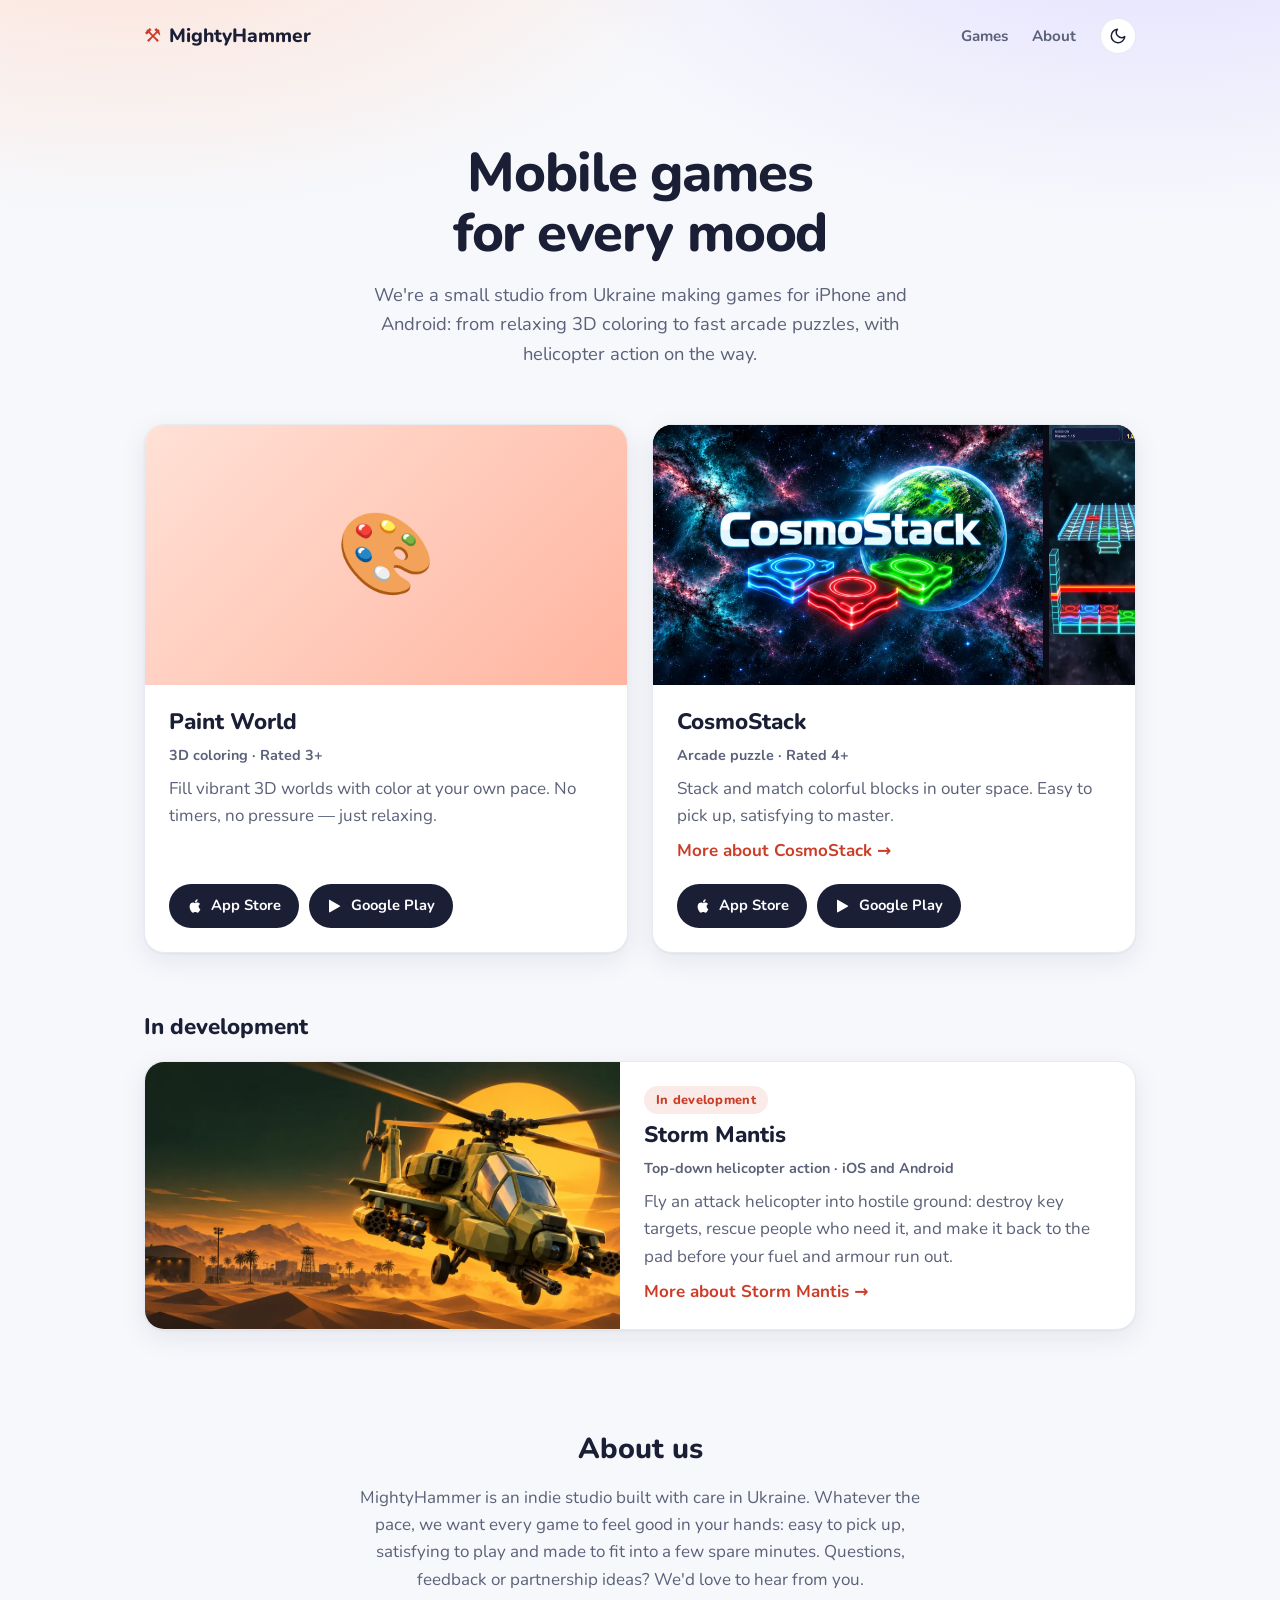
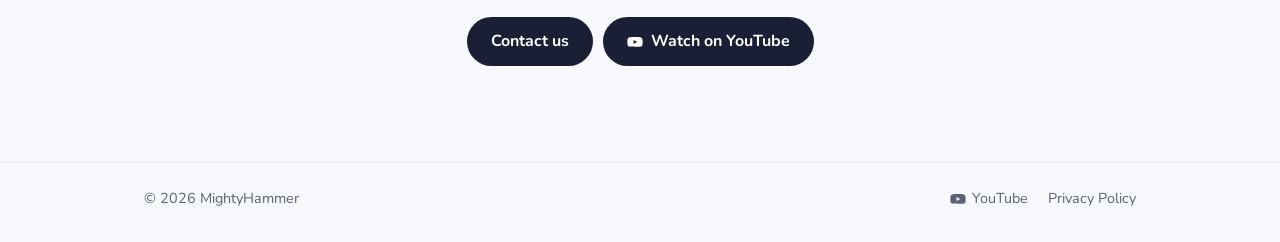
==== commit 85e882c3: "Add brighter design, adaptive theme toggle and YouTube link - Light theme gets a cooler palette, a s" ====
--- a/index.html
+++ b/index.html
@@ -9,6 +9,8 @@
   <link rel="preconnect" href="https://fonts.googleapis.com" />
   <link rel="preconnect" href="https://fonts.gstatic.com" crossorigin />
   <link href="https://fonts.googleapis.com/css2?family=Nunito:wght@400;700;800&display=swap" rel="stylesheet" />
+  <meta name="color-scheme" content="light dark" />
+  <script src="theme.js"></script>
   <link rel="stylesheet" href="styles.css" />
 </head>
 <body>
@@ -19,6 +21,10 @@
     <nav>
       <a href="#games">Games</a>
       <a href="#about">About</a>
+      <button class="theme-toggle" type="button" aria-label="Switch theme" hidden>
+        <svg class="icon-moon" viewBox="0 0 24 24" aria-hidden="true"><path d="M21 12.79A9 9 0 1 1 11.21 3 7 7 0 0 0 21 12.79z"/></svg>
+        <svg class="icon-sun" viewBox="0 0 24 24" aria-hidden="true"><circle cx="12" cy="12" r="4.5"/><path d="M12 1.5v2.5M12 20v2.5M4.6 4.6l1.8 1.8M17.6 17.6l1.8 1.8M1.5 12H4M20 12h2.5M4.6 19.4l1.8-1.8M17.6 6.4l1.8-1.8"/></svg>
+      </button>
     </nav>
   </div>
 </header>
@@ -112,7 +118,13 @@
   <section id="about" class="about">
     <h2>About us</h2>
     <p>MightyHammer is an indie studio built with care in Ukraine. Whatever the pace, we want every game to feel good in your hands: easy to pick up, satisfying to play and made to fit into a few spare minutes. Questions, feedback or partnership ideas? We'd love to hear from you.</p>
-    <a class="store" href="mailto:mightyhammergames@gmail.com">Contact us</a>
+    <div class="about-links">
+      <a class="store" href="mailto:mightyhammergames@gmail.com">Contact us</a>
+      <a class="store" href="https://www.youtube.com/@mightyhammer4427" target="_blank" rel="noopener">
+        <svg viewBox="0 0 24 24" aria-hidden="true"><path fill-rule="evenodd" d="M23 7.2a3 3 0 0 0-2.1-2.1C19 4.6 12 4.6 12 4.6s-7 0-8.9.5A3 3 0 0 0 1 7.2 31 31 0 0 0 .5 12a31 31 0 0 0 .5 4.8 3 3 0 0 0 2.1 2.1c1.9.5 8.9.5 8.9.5s7 0 8.9-.5a3 3 0 0 0 2.1-2.1 31 31 0 0 0 .5-4.8 31 31 0 0 0-.5-4.8zM9.75 15.02V8.98L15.5 12l-5.75 3.02z"/></svg>
+        Watch on YouTube
+      </a>
+    </div>
   </section>
 
 </main>
@@ -120,7 +132,10 @@
 <footer>
   <div class="wrap">
     <span>© 2026 MightyHammer</span>
-    <a href="privacy-policy.html">Privacy Policy</a>
+    <div class="footer-links">
+      <a href="https://www.youtube.com/@mightyhammer4427" target="_blank" rel="noopener"><svg viewBox="0 0 24 24" aria-hidden="true"><path fill-rule="evenodd" d="M23 7.2a3 3 0 0 0-2.1-2.1C19 4.6 12 4.6 12 4.6s-7 0-8.9.5A3 3 0 0 0 1 7.2 31 31 0 0 0 .5 12a31 31 0 0 0 .5 4.8 3 3 0 0 0 2.1 2.1c1.9.5 8.9.5 8.9.5s7 0 8.9-.5a3 3 0 0 0 2.1-2.1 31 31 0 0 0 .5-4.8 31 31 0 0 0-.5-4.8zM9.75 15.02V8.98L15.5 12l-5.75 3.02z"/></svg> YouTube</a>
+      <a href="privacy-policy.html">Privacy Policy</a>
+    </div>
   </div>
 </footer>
 
--- a/styles.css
+++ b/styles.css
@@ -1,34 +1,73 @@
 *, *::before, *::after { box-sizing: border-box; margin: 0; padding: 0; }
 
 :root {
-  --bg:       #fbf8f4;
+  --bg:       #f6f8fc;
   --surface:  #ffffff;
-  --border:   #ece5dc;
-  --text:     #1f1d2b;
-  --muted:    #5f5c6d;
-  --accent:   #e8534a;
-  --btn-bg:   #1f1d2b;
+  --border:   #e6eaf2;
+  --text:     #1a1f36;
+  --muted:    #5b6178;
+  --accent:   #cc3d28;
+  --btn-bg:   #1a1f36;
   --btn-text: #ffffff;
+  --shadow:   0 1px 2px rgba(26, 31, 54, 0.05), 0 8px 28px rgba(26, 31, 54, 0.08);
+  --glow-1:   #ffe1d4;
+  --glow-2:   #e3defe;
+  --badge-bg: rgba(204, 61, 40, 0.1);
+  --icon-moon: block;
+  --icon-sun:  none;
   --radius:   20px;
   --width:    1040px;
-}
-
+  color-scheme: light;
+}
+
+/* Dark theme: follows the system unless the visitor picked light with the
+   header toggle, or picked dark explicitly (see theme.js). */
 @media (prefers-color-scheme: dark) {
-  :root {
-    --bg:       #14131a;
-    --surface:  #1d1c25;
-    --border:   #2c2a36;
-    --text:     #f1eff5;
-    --muted:    #a7a4b4;
-    --btn-bg:   #f1eff5;
-    --btn-text: #14131a;
+  :root:not([data-theme="light"]) {
+    color-scheme: dark;
+    --bg:       #1e2440;
+    --surface:  #283052;
+    --border:   #36406a;
+    --text:     #f0f2fa;
+    --muted:    #aeb5cc;
+    --accent:   #ff8a6b;
+    --btn-bg:   #f0f2fa;
+    --btn-text: #1e2440;
+    --shadow:   0 1px 2px rgba(0, 0, 0, 0.25), 0 8px 28px rgba(0, 0, 0, 0.3);
+    --glow-1:   #4a3150;
+    --glow-2:   #2c3a78;
+    --badge-bg: rgba(255, 138, 107, 0.16);
+    --icon-moon: none;
+    --icon-sun:  block;
   }
 }
+:root[data-theme="dark"] {
+  color-scheme: dark;
+  --bg:       #1e2440;
+  --surface:  #283052;
+  --border:   #36406a;
+  --text:     #f0f2fa;
+  --muted:    #aeb5cc;
+  --accent:   #ff8a6b;
+  --btn-bg:   #f0f2fa;
+  --btn-text: #1e2440;
+  --shadow:   0 1px 2px rgba(0, 0, 0, 0.25), 0 8px 28px rgba(0, 0, 0, 0.3);
+  --glow-1:   #4a3150;
+  --glow-2:   #2c3a78;
+  --badge-bg: rgba(255, 138, 107, 0.16);
+  --icon-moon: none;
+  --icon-sun:  block;
+}
 
 html { scroll-behavior: smooth; }
 
 body {
-  background: var(--bg);
+  /* soft color glow behind the top of every page */
+  background:
+    radial-gradient(900px 480px at 10% -120px, var(--glow-1) 0%, transparent 70%),
+    radial-gradient(900px 480px at 90% -120px, var(--glow-2) 0%, transparent 70%),
+    var(--bg);
+  background-repeat: no-repeat;
   color: var(--text);
   font-family: 'Nunito', system-ui, -apple-system, 'Segoe UI', sans-serif;
   font-size: 17px;
@@ -62,7 +101,7 @@
   text-decoration: none;
 }
 .logo span { color: var(--accent); }
-header nav { display: flex; gap: 24px; }
+header nav { display: flex; align-items: center; gap: 24px; }
 header nav a {
   color: var(--muted);
   font-weight: 700;
@@ -71,6 +110,32 @@
 }
 header nav a:hover { color: var(--text); }
 
+.theme-toggle {
+  display: inline-grid;
+  place-items: center;
+  width: 36px;
+  height: 36px;
+  border: 1px solid var(--border);
+  border-radius: 999px;
+  background: var(--surface);
+  color: var(--text);
+  cursor: pointer;
+}
+.theme-toggle[hidden] { display: none; }
+.theme-toggle:hover { border-color: var(--muted); }
+.theme-toggle:focus-visible { outline: 3px solid var(--accent); outline-offset: 2px; }
+.theme-toggle svg {
+  width: 18px;
+  height: 18px;
+  fill: none;
+  stroke: currentColor;
+  stroke-width: 2;
+  stroke-linecap: round;
+  stroke-linejoin: round;
+}
+.icon-moon { display: var(--icon-moon); }
+.icon-sun  { display: var(--icon-sun); }
+
 /* HERO */
 .hero {
   text-align: center;
@@ -101,6 +166,7 @@
 .game {
   background: var(--surface);
   border: 1px solid var(--border);
+  box-shadow: var(--shadow);
   border-radius: var(--radius);
   overflow: hidden;
   display: flex;
@@ -193,6 +259,7 @@
   margin: 0 auto 24px;
 }
 .about .store { font-size: 1rem; padding: 12px 24px; }
+.about-links { display: flex; flex-wrap: wrap; justify-content: center; gap: 10px; }
 
 /* FOOTER */
 footer {
@@ -209,6 +276,9 @@
   font-size: 0.9rem;
 }
 footer a { text-decoration: none; }
+.footer-links { display: flex; flex-wrap: wrap; gap: 20px; }
+.footer-links a { display: inline-flex; align-items: center; gap: 6px; }
+.footer-links svg { width: 16px; height: 16px; fill: currentColor; }
 footer a:hover { color: var(--text); }
 
 /* GAME PAGE */
@@ -260,6 +330,7 @@
 .card {
   background: var(--surface);
   border: 1px solid var(--border);
+  box-shadow: var(--shadow);
   border-radius: 16px;
   padding: 20px;
 }
@@ -289,6 +360,7 @@
   max-width: 720px;
   background: var(--surface);
   border: 1px solid var(--border);
+  box-shadow: var(--shadow);
   border-radius: 16px;
   padding: 4px 20px;
 }
@@ -308,7 +380,7 @@
   align-self: flex-start;
   padding: 4px 12px;
   border-radius: 999px;
-  background: rgba(232, 83, 74, 0.12);
+  background: var(--badge-bg);
   color: var(--accent);
   font-size: 0.8rem;
   font-weight: 800;
@@ -371,6 +443,7 @@
 .note {
   background: var(--surface);
   border: 1px solid var(--border);
+  box-shadow: var(--shadow);
   border-radius: 16px;
   padding: 20px 24px;
   margin: 24px 0;
